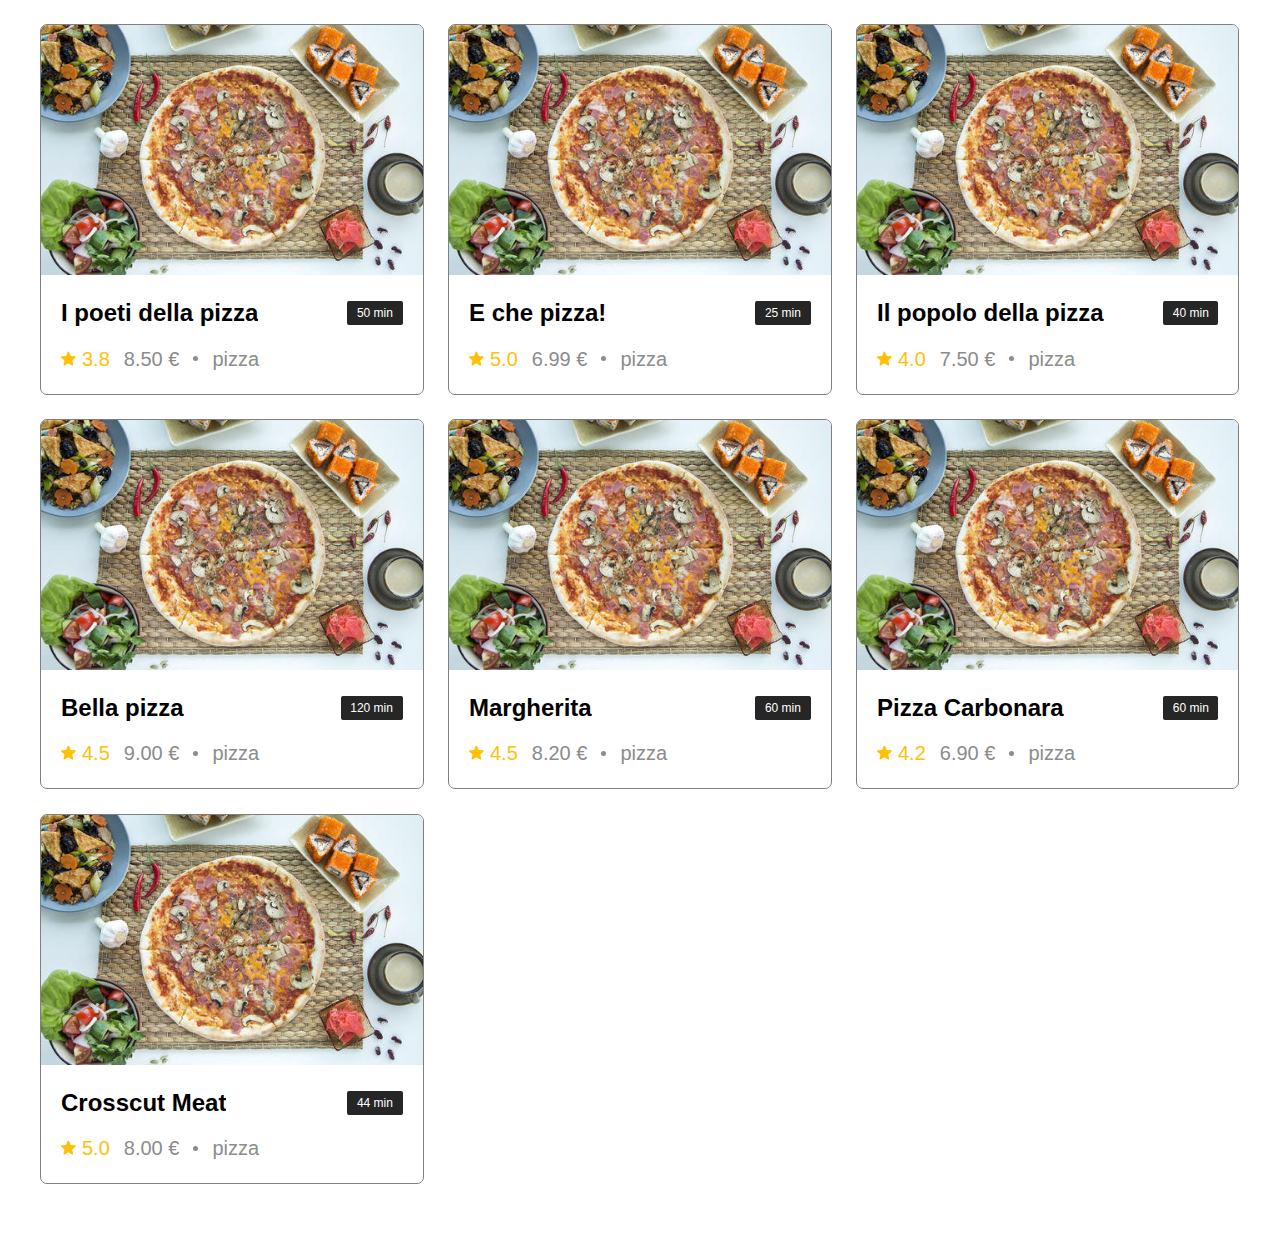
==== adaptive-cards-layout/index.html @ 6378d51e "add cards responsive layout" ====
<!DOCTYPE html>
<html lang="en">

<head>
  <meta charset="UTF-8">
  <meta name="viewport" content="width=device-width, initial-scale=1.0">
  <link rel="stylesheet" href="style.css">
  <title>Document</title>
</head>

<body>

  <div class="container">

    <section class="cards">
      <ul class="cars__list">
        <li class="cards__item">
          <a class="cards__link" href="#!">
            <img class="cards__img" src="img/goods-1.jpg" alt="pizza image">
            <div class="cards__footer">
              <div class="cards__info">
                <h2 class="cards__title">I poeti della pizza</h2>
                <span class="cards__time">50 min</span>
              </div>
              <div class="cards__price">
                <span class="cards__rating">3.8</span>
                <div class="cards__total">
                  <span class="cards__cost">8.50 €</span>
                  <span class="cards__tag">pizza</span>
                </div>
              </div>
            </div>
          </a>
        </li>

        <li class="cards__item">
          <a class="cards__link" href="#!">
            <img class="cards__img" src="img/goods-1.jpg" alt="pizza image">
            <div class="cards__footer">
              <div class="cards__info">
                <h2 class="cards__title">E che pizza!</h2>
                <span class="cards__time">25 min</span>
              </div>
              <div class="cards__price">
                <span class="cards__rating">5.0</span>
                <div class="cards__total">
                  <span class="cards__cost">6.99 €</span>
                  <span class="cards__tag">pizza</span>
                </div>
              </div>
            </div>
          </a>
        </li>

        <li class="cards__item">
          <a class="cards__link" href="#!">
            <img class="cards__img" src="img/goods-1.jpg" alt="pizza image">
            <div class="cards__footer">
              <div class="cards__info">
                <h2 class="cards__title">Il popolo della pizza</h2>
                <span class="cards__time">40 min</span>
              </div>
              <div class="cards__price">
                <span class="cards__rating">4.0</span>
                <div class="cards__total">
                  <span class="cards__cost">7.50 €</span>
                  <span class="cards__tag">pizza</span>
                </div>
              </div>
            </div>
          </a>
        </li>

        <li class="cards__item">
          <a class="cards__link" href="#!">
            <img class="cards__img" src="img/goods-1.jpg" alt="pizza image">
            <div class="cards__footer">
              <div class="cards__info">
                <h2 class="cards__title">Bella pizza</h2>
                <span class="cards__time">120 min</span>
              </div>
              <div class="cards__price">
                <span class="cards__rating">4.5</span>
                <div class="cards__total">
                  <span class="cards__cost">9.00 €</span>
                  <span class="cards__tag">pizza</span>
                </div>
              </div>
            </div>
          </a>
        </li>

        <li class="cards__item">
          <a class="cards__link" href="#!">
            <img class="cards__img" src="img/goods-1.jpg" alt="pizza image">
            <div class="cards__footer">
              <div class="cards__info">
                <h2 class="cards__title">Margherita</h2>
                <span class="cards__time">60 min</span>
              </div>
              <div class="cards__price">
                <span class="cards__rating">4.5</span>
                <div class="cards__total">
                  <span class="cards__cost">8.20 €</span>
                  <span class="cards__tag">pizza</span>
                </div>
              </div>
            </div>
          </a>
        </li>

        <li class="cards__item">
          <a class="cards__link" href="#!">
            <img class="cards__img" src="img/goods-1.jpg" alt="pizza image">
            <div class="cards__footer">
              <div class="cards__info">
                <h2 class="cards__title">Pizza Carbonara</h2>
                <span class="cards__time">60 min</span>
              </div>
              <div class="cards__price">
                <span class="cards__rating">4.2</span>
                <div class="cards__total">
                  <span class="cards__cost">6.90 €</span>
                  <span class="cards__tag">pizza</span>
                </div>
              </div>
            </div>
          </a>
        </li>

        <li class="cards__item">
          <a class="cards__link" href="#!">
            <img class="cards__img" src="img/goods-1.jpg" alt="pizza image">
            <div class="cards__footer">
              <div class="cards__info">
                <h2 class="cards__title">Crosscut Meat</h2>
                <span class="cards__time">44 min</span>
              </div>
              <div class="cards__price">
                <span class="cards__rating">5.0</span>
                <div class="cards__total">
                  <span class="cards__cost">8.00 €</span>
                  <span class="cards__tag">pizza</span>
                </div>
              </div>
            </div>
          </a>
        </li>

      </ul>
    </section>

    <!-- ./cards -->

  </div>

</body>

</html>
---- adaptive-cards-layout/style.css ----
:root {
  /* container */
  --container-width: 1200px;
  /* --container-padding: 2%; */

  /* card gap */
  --gap: 2%;
  --gap-min: -2%;

  /* border-radius */
  --br: 8px;

  font-size: 10px;
}

body {
  font-size: 1.6rem;
  line-height: 1.5;
}

* {
  margin: 0;
  padding: 0;
  box-sizing: border-box;
}

img {
  max-width: 100%;
  vertical-align: top;
}

ul li {
  list-style: none;
}

a {
  text-decoration: none;
}

.container {
  max-width: var(--container-width);
  width: 96%;
  margin-left: auto;
  margin-right: auto;
  /* padding-left: var(--container-padding); */
  /* padding-right: var(--container-padding); */
}


.cards {
  /* overflow: hidden; */
  font-size: 1.6rem;
}
.cars__list {
  margin-right: var(--gap-min);
  margin-bottom: var(--gap-min);
  padding: var(--gap) 0;
  display: flex;
  flex-wrap: wrap;
}
.cards__item {
  margin-right: var(--gap);
  margin-bottom: var(--gap);
  width: 100%;
}


.cards__link {
  display: flex;
  flex-direction: column;
  white-space: nowrap;
  background-color: #FFFFFF;
  border-radius: 7px;
  border: 1px solid grey;
  overflow: hidden;
  transition: 0.3s box-shadow ease;
}
.cards__link:hover {
  box-shadow: 0 0 4px 2px #FFC107;
}

.cards__img {
  height: 250px;
  object-fit: cover;
  transition: 0.3s transform ease;
}
.cards__link:hover .cards__img {
  transform: scale(1.05);
}
.cards__footer {
  padding: 1em;
}
.cards__info {
  margin-bottom: 0.625em;
  display:  flex;
  align-items: center;
  justify-content: space-between;
}
.cards__title {
  font: bold 2.4rem / 1.5 sans-serif;
  color: #000000;
  white-space: nowrap;
  text-overflow: ellipsis;
  overflow: hidden;
}
.cards__time {
  padding: 0.2em 0.8em;
  font: 1.2rem / 2rem sans-serif;
  color: #FFFFFF;
  text-align: center;
  white-space: nowrap;
  background-color: #262626;
  border-radius: 2px;
}
.cards__rating {
  margin-right: 0.7em;
  font: 1.8rem / 1.5 sans-serif;
  color: #FFC107;
}
.cards__rating::before {
  content: url(img/star.svg);
  margin-right: 0.3em;
}
.cards__price {
  display: inline-flex;
  align-items: center;
}
.cards__total {
  display: inline-flex;
  font: 1.8rem / 1.5 sans-serif;
  color: #8C8C8C;
}
.cards__cost {
  display: inline-flex;
  align-items: center;
}
.cards__cost::after {
  content: "";
  margin-left: 0.7em;
  margin-right: 0.7em;
  width: 5px;
  height: 5px;
  background-color: #8C8C8C;
  border-radius: 50%;
}


@media (min-width: 576px) {
  .container {
    max-width: 540px;
  }
  .cards {
    font-size: 2rem;
  }
  .cards__rating {
    font-size: 2rem;
    line-height: 1.5;
  }
  .cards__total {
    font-size: 2rem;
  }
}
@media (min-width: 768px) {
  .container {
    max-width: 720px;
  }
  .cards__item {
    width: calc(50% - var(--gap));
  }
}
@media (min-width: 992px) {
  .container {
    max-width: 960px;
  }
  .cards__item {
    width: calc(33.333% - var(--gap));
  }
}
@media (min-width: 1260px) {
  .container {
    max-width: 1200px;
  }
  .cards__item {
    width: calc(33.333% - var(--gap));
  }
}
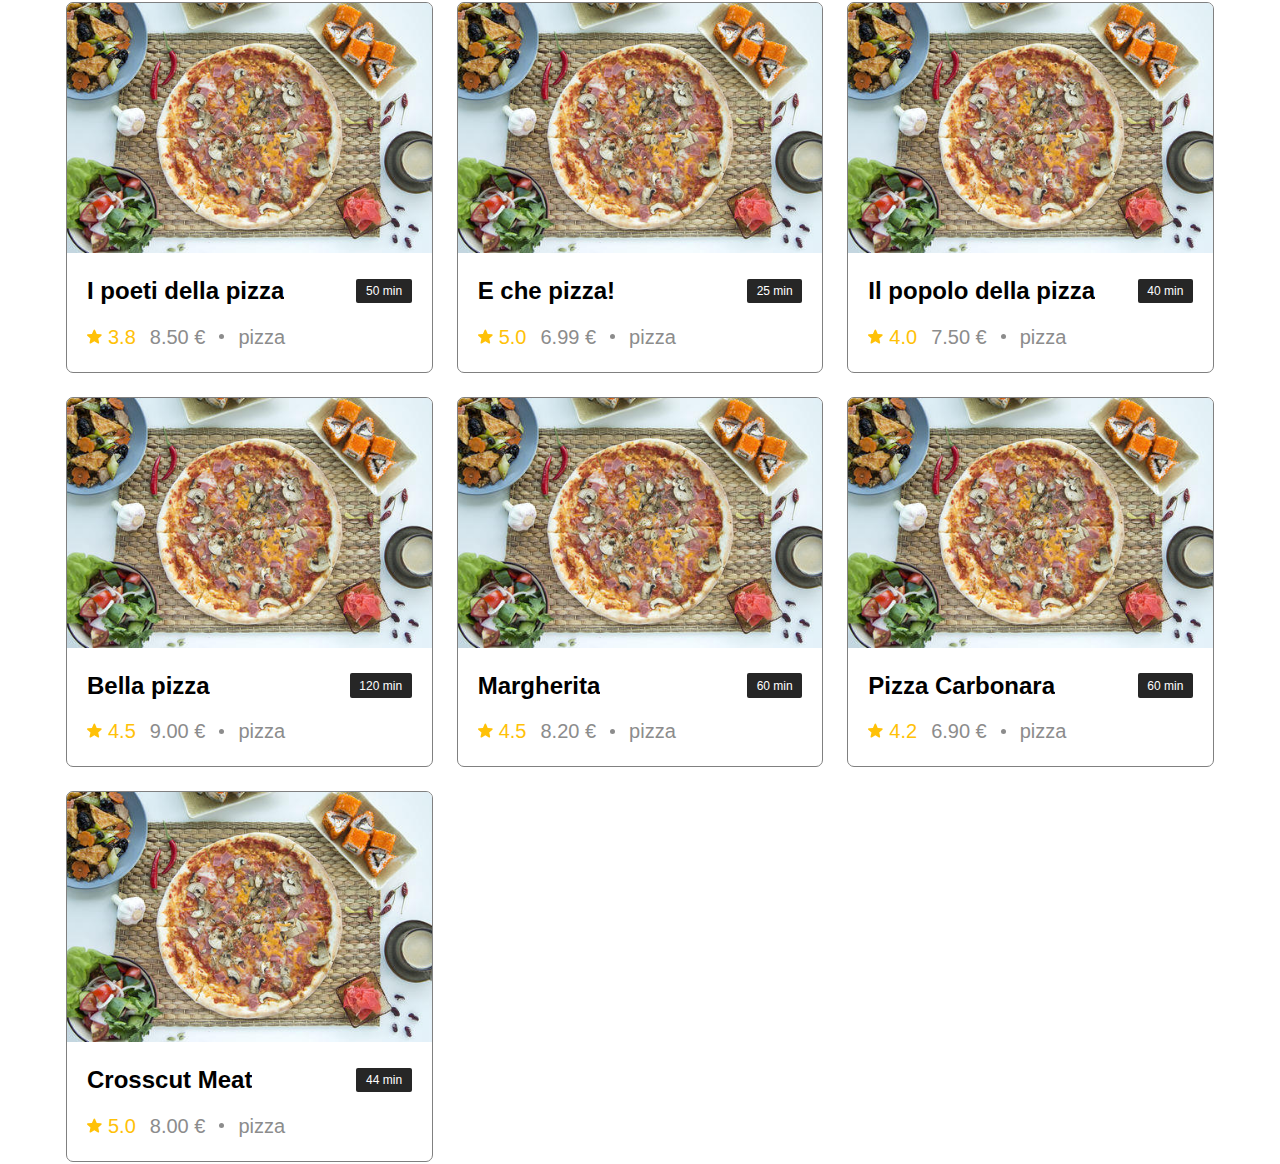
==== commit 14ea6867: "add apartments layout" ====
--- a/adaptive-cards-layout/index.html
+++ b/adaptive-cards-layout/index.html
@@ -149,7 +149,6 @@
 
       </ul>
     </section>
-
     <!-- ./cards -->
 
   </div>
--- a/adaptive-cards-layout/style.css
+++ b/adaptive-cards-layout/style.css
@@ -1,11 +1,10 @@
 :root {
   /* container */
-  --container-width: 1200px;
-  /* --container-padding: 2%; */
+  --container-width: 1248px;
 
   /* card gap */
-  --gap: 2%;
-  --gap-min: -2%;
+  --gap: 24px;
+  --gap-min: -24px;
 
   /* border-radius */
   --br: 8px;
@@ -39,22 +38,21 @@
 
 .container {
   max-width: var(--container-width);
-  width: 96%;
   margin-left: auto;
   margin-right: auto;
-  /* padding-left: var(--container-padding); */
-  /* padding-right: var(--container-padding); */
+  padding-left: var(--gap);
+  padding-right: var(--gap);
 }
 
 
 .cards {
-  /* overflow: hidden; */
+  overflow: hidden;
   font-size: 1.6rem;
 }
 .cars__list {
   margin-right: var(--gap-min);
   margin-bottom: var(--gap-min);
-  padding: var(--gap) 0;
+  padding: 2px;
   display: flex;
   flex-wrap: wrap;
 }
@@ -63,8 +61,6 @@
   margin-bottom: var(--gap);
   width: 100%;
 }
-
-
 .cards__link {
   display: flex;
   flex-direction: column;
@@ -76,7 +72,7 @@
   transition: 0.3s box-shadow ease;
 }
 .cards__link:hover {
-  box-shadow: 0 0 4px 2px #FFC107;
+  box-shadow: 0 0 2px 2px #FFC107;
 }
 
 .cards__img {
